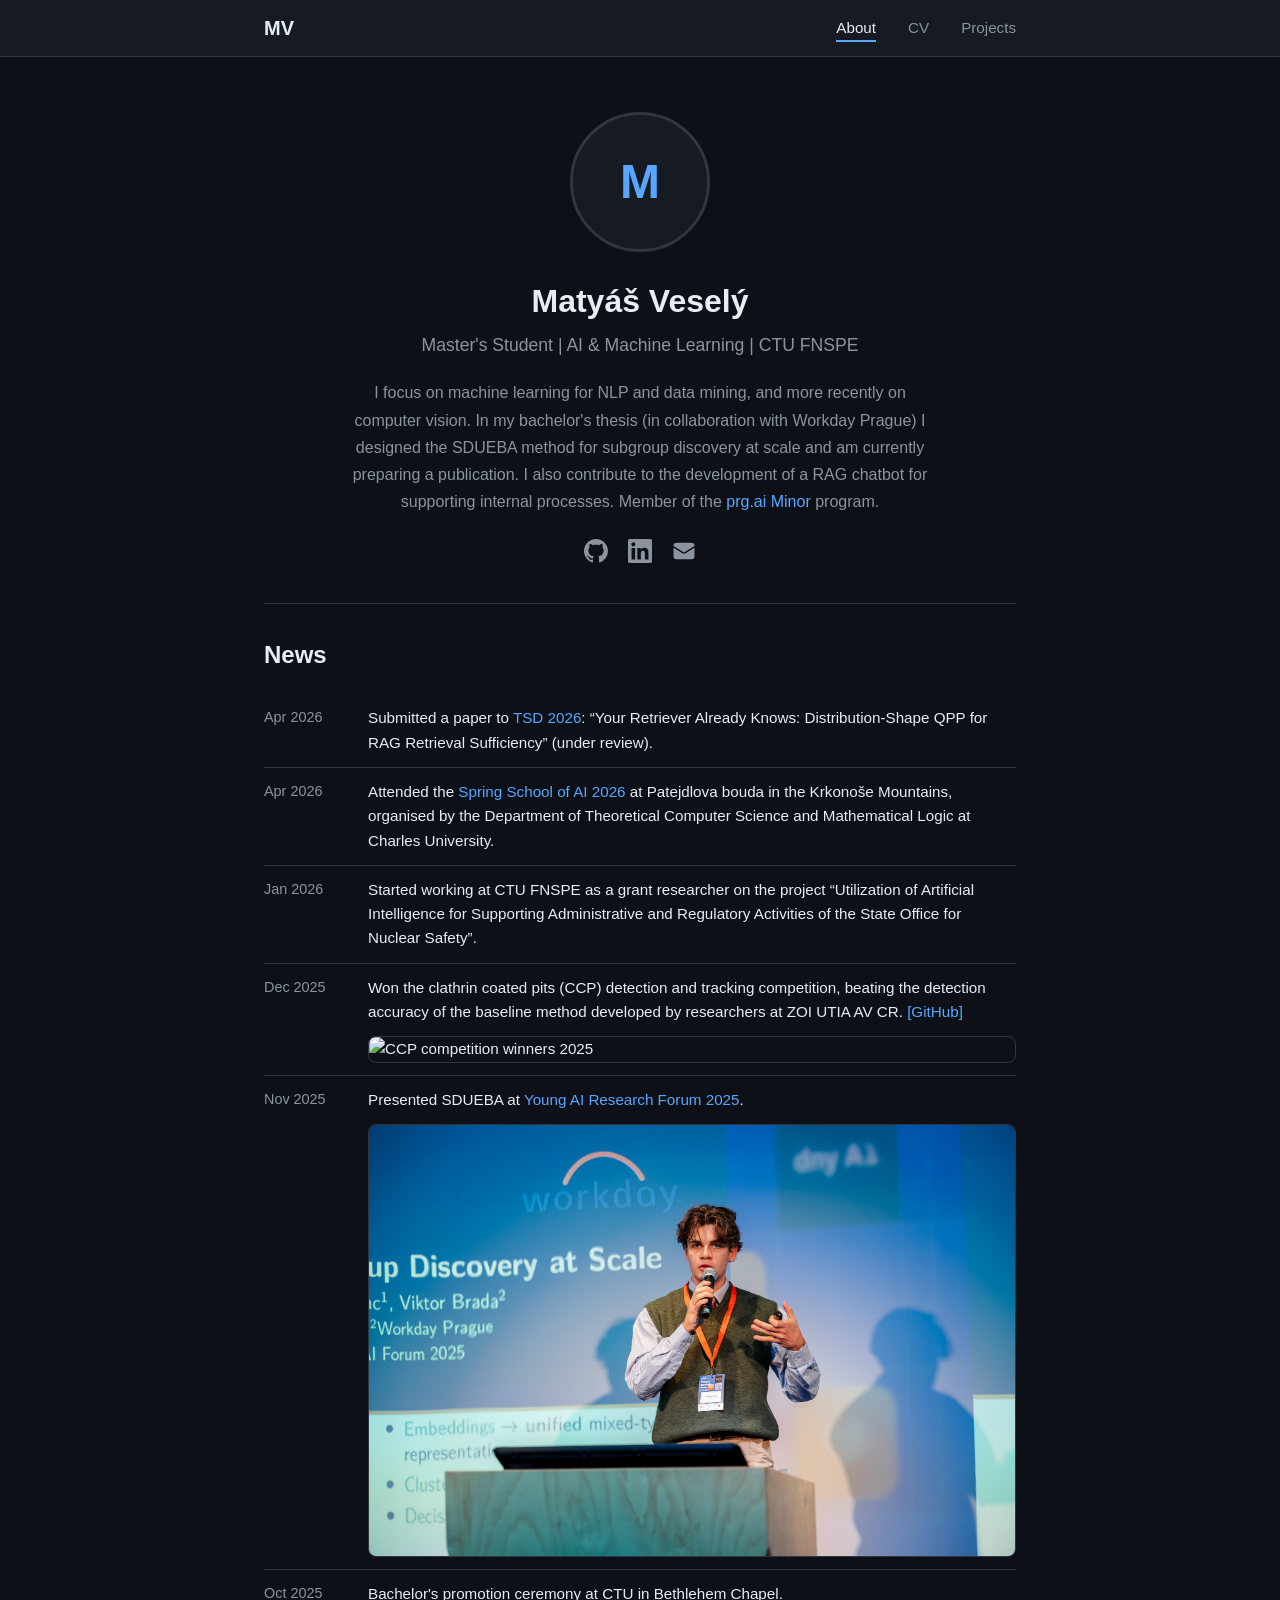
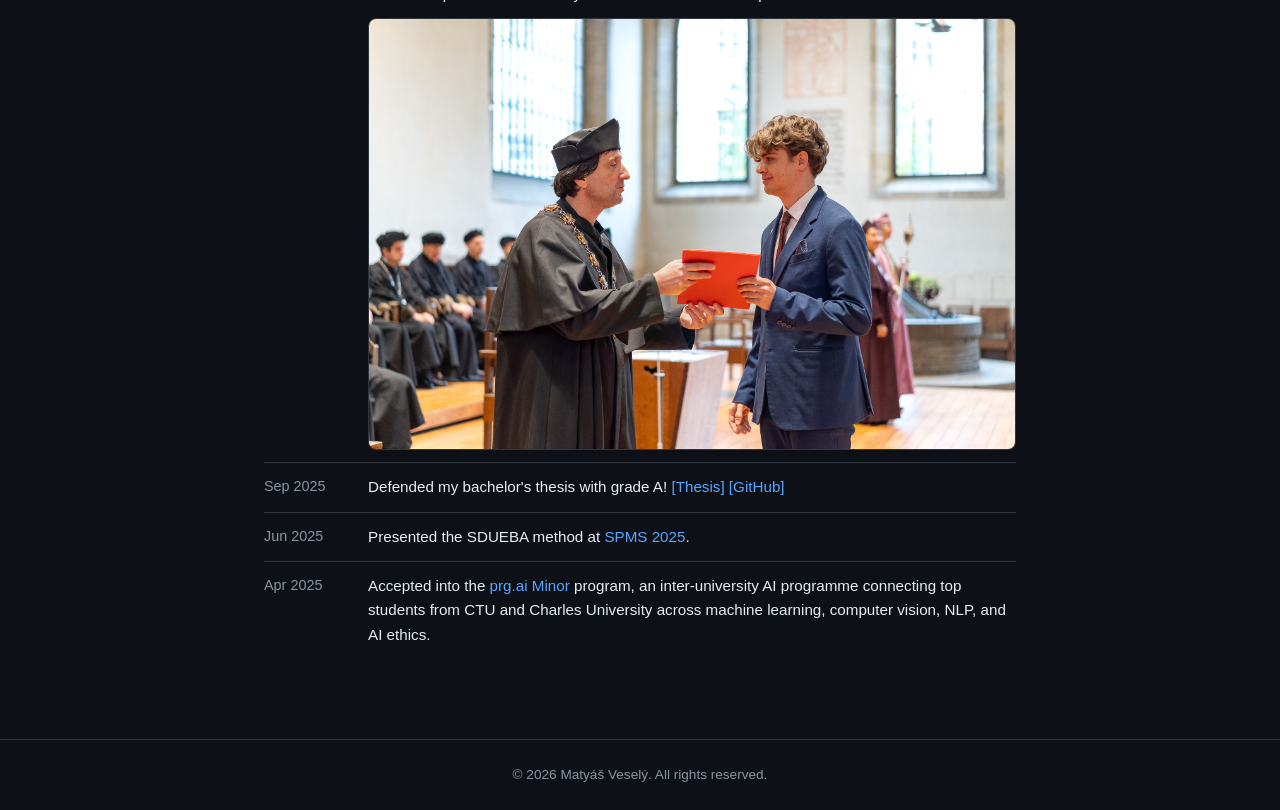
==== index.html @ 3e8c8349 "Initial commit: personal website Static site with About, CV, and Projects pages. Includes news, a Pu" ====
<!DOCTYPE html>
<html lang="en">
<head>
    <meta charset="UTF-8">
    <meta name="viewport" content="width=device-width, initial-scale=1.0">
    <title>Maty&aacute;&scaron; Vesel&yacute; | About</title>
    <link rel="stylesheet" href="css/style.css">
</head>
<body>
    <nav class="navbar">
        <div class="nav-container">
            <a href="index.html" class="nav-logo">MV</a>
            <button class="nav-toggle" aria-label="Toggle navigation">
                <span></span>
                <span></span>
                <span></span>
            </button>
            <ul class="nav-links">
                <li><a href="index.html" class="active">About</a></li>
                <li><a href="cv.html">CV</a></li>
                <li><a href="projects.html">Projects</a></li>
            </ul>
        </div>
    </nav>

    <main class="container">
        <section class="profile">
            <div class="profile-photo">
                <div class="photo-placeholder">M</div>
            </div>
            <h1>Maty&aacute;&scaron; Vesel&yacute;</h1>
            <p class="tagline">Master's Student | AI &amp; Machine Learning | CTU FNSPE</p>
            <p class="bio">
                I focus on machine learning for NLP and data mining, and more recently on computer vision.
                In my bachelor's thesis (in collaboration with Workday Prague) I designed the SDUEBA method
                for subgroup discovery at scale and am currently preparing a publication. I also contribute
                to the development of a RAG chatbot for supporting internal processes. Member of the
                <a href="https://prg.ai/en/minor/">prg.ai Minor</a> program.
            </p>
            <div class="contact-links">
                <a href="https://github.com/veselm73" target="_blank" rel="noopener" aria-label="GitHub">
                    <svg viewBox="0 0 16 16" width="24" height="24" fill="currentColor">
                        <path d="M8 0C3.58 0 0 3.58 0 8c0 3.54 2.29 6.53 5.47 7.59.4.07.55-.17.55-.38 0-.19-.01-.82-.01-1.49-2.01.37-2.53-.49-2.69-.94-.09-.23-.48-.94-.82-1.13-.28-.15-.68-.52-.01-.53.63-.01 1.08.58 1.23.82.72 1.21 1.87.87 2.33.66.07-.52.28-.87.51-1.07-1.78-.2-3.64-.89-3.64-3.95 0-.87.31-1.59.82-2.15-.08-.2-.36-1.02.08-2.12 0 0 .67-.21 2.2.82.64-.18 1.32-.27 2-.27.68 0 1.36.09 2 .27 1.53-1.04 2.2-.82 2.2-.82.44 1.1.16 1.92.08 2.12.51.56.82 1.27.82 2.15 0 3.07-1.87 3.75-3.65 3.95.29.25.54.73.54 1.48 0 1.07-.01 1.93-.01 2.2 0 .21.15.46.55.38A8.013 8.013 0 0016 8c0-4.42-3.58-8-8-8z"/>
                    </svg>
                </a>
                <a href="https://linkedin.com/" target="_blank" rel="noopener" aria-label="LinkedIn">
                    <svg viewBox="0 0 24 24" width="24" height="24" fill="currentColor">
                        <path d="M20.447 20.452h-3.554v-5.569c0-1.328-.027-3.037-1.852-3.037-1.853 0-2.136 1.445-2.136 2.939v5.667H9.351V9h3.414v1.561h.046c.477-.9 1.637-1.85 3.37-1.85 3.601 0 4.267 2.37 4.267 5.455v6.286zM5.337 7.433a2.062 2.062 0 01-2.063-2.065 2.064 2.064 0 112.063 2.065zm1.782 13.019H3.555V9h3.564v11.452zM22.225 0H1.771C.792 0 0 .774 0 1.729v20.542C0 23.227.792 24 1.771 24h20.451C23.2 24 24 23.227 24 22.271V1.729C24 .774 23.2 0 22.222 0h.003z"/>
                    </svg>
                </a>
                <a href="mailto:veselm73@cvut.cz" aria-label="Email">
                    <svg viewBox="0 0 24 24" width="24" height="24" fill="currentColor">
                        <path d="M1.5 8.67v8.58a3 3 0 003 3h15a3 3 0 003-3V8.67l-8.928 5.493a3 3 0 01-3.144 0L1.5 8.67z"/>
                        <path d="M22.5 6.908V6.75a3 3 0 00-3-3h-15a3 3 0 00-3 3v.158l9.714 5.978a1.5 1.5 0 001.572 0L22.5 6.908z"/>
                    </svg>
                </a>
            </div>
        </section>

        <section class="news">
            <h2>News</h2>
            <ul class="news-list">
                <li>
                    <span class="news-date">Apr 2026</span>
                    <span class="news-text">
                        Submitted a paper to <a href="https://www.tsdconference.org/" target="_blank" rel="noopener">TSD 2026</a>: &ldquo;Your Retriever Already Knows: Distribution-Shape QPP for RAG Retrieval Sufficiency&rdquo; (under review).
                    </span>
                </li>
                <li>
                    <span class="news-date">Apr 2026</span>
                    <span class="news-text">
                        Attended the <a href="https://springai.ktiml.mff.cuni.cz/2026.html" target="_blank" rel="noopener">Spring School of AI 2026</a> at Patejdlova bouda in the Krkono&scaron;e Mountains, organised by the Department of Theoretical Computer Science and Mathematical Logic at Charles University.
                    </span>
                </li>
                <li>
                    <span class="news-date">Jan 2026</span>
                    <span class="news-text">
                        Started working at CTU FNSPE as a grant researcher on the project &ldquo;Utilization of Artificial Intelligence for Supporting Administrative and Regulatory Activities of the State Office for Nuclear Safety&rdquo;.
                    </span>
                </li>
                <li>
                    <span class="news-date">Dec 2025</span>
                    <span class="news-text">
                        Won the clathrin coated pits (CCP) detection and tracking competition, beating the detection accuracy of the baseline method developed by researchers at ZOI UTIA AV CR.
                        <a href="https://github.com/Strojove-uceni/su2-final-projects-2025-veselyguliev" target="_blank" rel="noopener">[GitHub]</a>
                        <img src="assets/cpp-competition-2025.gif" alt="CCP competition winners 2025" class="news-img">
                    </span>
                </li>
                <li>
                    <span class="news-date">Nov 2025</span>
                    <span class="news-text">
                        Presented SDUEBA at <a href="https://www.clara-center.eu/young-ai-research-forum-2025" target="_blank" rel="noopener">Young AI Research Forum 2025</a>.
                        <img src="assets/yairf2025.jpg" alt="Presenting SDUEBA at Young AI Research Forum 2025" class="news-img">
                    </span>
                </li>
                <li>
                    <span class="news-date">Oct 2025</span>
                    <span class="news-text">
                        Bachelor's promotion ceremony at CTU in Bethlehem Chapel.
                        <img src="assets/bachelor-promotion-2025.jpg" alt="Bachelor's promotion ceremony October 2025" class="news-img">
                    </span>
                </li>
                <li>
                    <span class="news-date">Sep 2025</span>
                    <span class="news-text">
                        Defended my bachelor's thesis with grade A!
                        <a href="https://dspace.cvut.cz/bitstreams/0b04f6a4-cfe7-4be6-a1bf-1878dd85a855/download" target="_blank" rel="noopener">[Thesis]</a>
                        <a href="https://github.com/veselm73/sdueba-subgroup-discovery" target="_blank" rel="noopener">[GitHub]</a>
                    </span>
                </li>
                <li>
                    <span class="news-date">Jun 2025</span>
                    <span class="news-text">
                        Presented the SDUEBA method at <a href="https://indico.fjfi.cvut.cz/event/366/" target="_blank" rel="noopener">SPMS 2025</a>.
                    </span>
                </li>
                <li>
                    <span class="news-date">Apr 2025</span>
                    <span class="news-text">
                        Accepted into the <a href="https://prg.ai/en/minor/" target="_blank" rel="noopener">prg.ai Minor</a> program, an inter-university AI programme connecting top students from CTU and Charles University across machine learning, computer vision, NLP, and AI ethics.
                    </span>
                </li>
            </ul>
        </section>
    </main>

    <footer>
        <div class="container">
            <p>&copy; 2026 Maty&aacute;&scaron; Vesel&yacute;. All rights reserved.</p>
        </div>
    </footer>

    <script src="js/main.js"></script>
</body>
</html>
---- css/style.css ----
/* ===== Reset & Base ===== */
*,
*::before,
*::after {
    margin: 0;
    padding: 0;
    box-sizing: border-box;
}

:root {
    --bg: #0d1117;
    --surface: #161b22;
    --text: #e6edf3;
    --text-muted: #8b949e;
    --accent: #58a6ff;
    --border: #30363d;
}

html {
    scroll-behavior: smooth;
}

body {
    font-family: -apple-system, BlinkMacSystemFont, "Segoe UI", Helvetica, Arial, sans-serif;
    background-color: var(--bg);
    color: var(--text);
    line-height: 1.6;
    min-height: 100vh;
    display: flex;
    flex-direction: column;
}

a {
    color: var(--accent);
    text-decoration: none;
    transition: opacity 0.2s;
}

a:hover {
    opacity: 0.8;
}

/* ===== Layout ===== */
.container {
    max-width: 800px;
    margin: 0 auto;
    padding: 0 1.5rem;
    width: 100%;
}

main.container {
    flex: 1;
    padding-top: 5rem;
    padding-bottom: 3rem;
}

/* ===== Navbar ===== */
.navbar {
    position: fixed;
    top: 0;
    left: 0;
    right: 0;
    background-color: var(--surface);
    border-bottom: 1px solid var(--border);
    z-index: 1000;
}

.nav-container {
    max-width: 800px;
    margin: 0 auto;
    padding: 0 1.5rem;
    display: flex;
    align-items: center;
    justify-content: space-between;
    height: 3.5rem;
}

.nav-logo {
    font-size: 1.25rem;
    font-weight: 700;
    color: var(--text);
}

.nav-logo:hover {
    opacity: 1;
    color: var(--accent);
}

.nav-links {
    display: flex;
    list-style: none;
    gap: 2rem;
}

.nav-links a {
    color: var(--text-muted);
    font-size: 0.95rem;
    padding: 0.25rem 0;
    border-bottom: 2px solid transparent;
    transition: color 0.2s, border-color 0.2s;
}

.nav-links a:hover,
.nav-links a.active {
    color: var(--text);
    opacity: 1;
}

.nav-links a.active {
    border-bottom-color: var(--accent);
}

/* Hamburger */
.nav-toggle {
    display: none;
    background: none;
    border: none;
    cursor: pointer;
    padding: 0.25rem;
    flex-direction: column;
    gap: 5px;
}

.nav-toggle span {
    display: block;
    width: 24px;
    height: 2px;
    background-color: var(--text);
    border-radius: 2px;
    transition: transform 0.3s, opacity 0.3s;
}

.nav-toggle.open span:nth-child(1) {
    transform: translateY(7px) rotate(45deg);
}

.nav-toggle.open span:nth-child(2) {
    opacity: 0;
}

.nav-toggle.open span:nth-child(3) {
    transform: translateY(-7px) rotate(-45deg);
}

/* ===== Profile (index) ===== */
.profile {
    text-align: center;
    padding: 2rem 0;
}

.profile-photo {
    margin-bottom: 1.5rem;
}

.photo-placeholder {
    width: 140px;
    height: 140px;
    border-radius: 50%;
    background-color: var(--surface);
    border: 3px solid var(--border);
    display: inline-flex;
    align-items: center;
    justify-content: center;
    font-size: 3rem;
    font-weight: 700;
    color: var(--accent);
}

.profile h1 {
    font-size: 2rem;
    margin-bottom: 0.25rem;
}

.tagline {
    color: var(--text-muted);
    font-size: 1.1rem;
    margin-bottom: 1.25rem;
}

.bio {
    max-width: 600px;
    margin: 0 auto 1.5rem;
    color: var(--text-muted);
    line-height: 1.7;
}

.contact-links {
    display: flex;
    justify-content: center;
    gap: 1.25rem;
}

.contact-links a {
    color: var(--text-muted);
    transition: color 0.2s;
}

.contact-links a:hover {
    color: var(--accent);
    opacity: 1;
}

/* ===== News (index) ===== */
.news {
    padding: 2rem 0;
    border-top: 1px solid var(--border);
}

.news h2 {
    font-size: 1.5rem;
    margin-bottom: 1.25rem;
}

.news-list {
    list-style: none;
}

.news-list li {
    display: flex;
    gap: 1rem;
    padding: 0.75rem 0;
    border-bottom: 1px solid var(--border);
}

.news-list li:last-child {
    border-bottom: none;
}

.news-date {
    color: var(--text-muted);
    font-size: 0.9rem;
    white-space: nowrap;
    min-width: 5.5rem;
}

.news-text {
    font-size: 0.95rem;
}

.news-img {
    display: block;
    max-width: 100%;
    margin-top: 0.75rem;
    border-radius: 8px;
    border: 1px solid var(--border);
}

/* ===== CV Page ===== */
.cv-header {
    display: flex;
    align-items: center;
    justify-content: space-between;
    margin-bottom: 2rem;
}

.cv-header h1 {
    font-size: 2rem;
}

.btn {
    display: inline-block;
    padding: 0.5rem 1.25rem;
    background-color: var(--accent);
    color: var(--bg);
    border-radius: 6px;
    font-weight: 600;
    font-size: 0.9rem;
    transition: opacity 0.2s;
}

.btn:hover {
    opacity: 0.85;
    color: var(--bg);
}

.cv-section {
    margin-bottom: 2.5rem;
}

.cv-section h2 {
    font-size: 1.4rem;
    margin-bottom: 1.25rem;
    padding-bottom: 0.5rem;
    border-bottom: 1px solid var(--border);
}

/* Timeline */
.timeline {
    position: relative;
    padding-left: 1.5rem;
}

.timeline::before {
    content: "";
    position: absolute;
    left: 0;
    top: 0.5rem;
    bottom: 0.5rem;
    width: 2px;
    background-color: var(--border);
}

.timeline-item {
    position: relative;
    padding-bottom: 1.75rem;
}

.timeline-item:last-child {
    padding-bottom: 0;
}

.timeline-dot {
    position: absolute;
    left: -1.5rem;
    top: 0.4rem;
    width: 12px;
    height: 12px;
    border-radius: 50%;
    background-color: var(--accent);
    transform: translateX(-5px);
}

.timeline-content h3 {
    font-size: 1.1rem;
    margin-bottom: 0.15rem;
}

.timeline-place {
    color: var(--accent);
    font-size: 0.95rem;
}

.timeline-date {
    color: var(--text-muted);
    font-size: 0.85rem;
    margin-bottom: 0.35rem;
}

.timeline-content p:last-child {
    color: var(--text-muted);
    font-size: 0.9rem;
    line-height: 1.6;
}

/* Skills */
.skills-group {
    margin-bottom: 1.25rem;
}

.skills-group h3 {
    font-size: 1rem;
    margin-bottom: 0.5rem;
    color: var(--text-muted);
}

.tags {
    display: flex;
    flex-wrap: wrap;
    gap: 0.5rem;
}

.tag {
    display: inline-block;
    padding: 0.3rem 0.75rem;
    background-color: rgba(88, 166, 255, 0.1);
    color: var(--accent);
    border: 1px solid rgba(88, 166, 255, 0.25);
    border-radius: 20px;
    font-size: 0.85rem;
}

/* ===== Projects Page ===== */
.projects-grid {
    display: grid;
    grid-template-columns: repeat(2, 1fr);
    gap: 1.25rem;
    margin-top: 1.5rem;
}

.project-card {
    background-color: var(--surface);
    border: 1px solid var(--border);
    border-radius: 8px;
    padding: 1.5rem;
    display: flex;
    flex-direction: column;
    transition: border-color 0.2s;
}

.project-card:hover {
    border-color: var(--accent);
}

.project-card h3 {
    font-size: 1.1rem;
    margin-bottom: 0.5rem;
}

.project-card p {
    color: var(--text-muted);
    font-size: 0.9rem;
    line-height: 1.6;
    margin-bottom: 1rem;
    flex: 1;
}

.project-card .tags {
    margin-bottom: 1rem;
}

.project-link {
    display: inline-flex;
    align-items: center;
    gap: 0.4rem;
    font-size: 0.9rem;
    margin-top: auto;
}

/* ===== Footer ===== */
footer {
    border-top: 1px solid var(--border);
    padding: 1.5rem 0;
    text-align: center;
    color: var(--text-muted);
    font-size: 0.85rem;
}

/* ===== Responsive ===== */
@media (max-width: 640px) {
    .nav-toggle {
        display: flex;
    }

    .nav-links {
        display: none;
        position: absolute;
        top: 3.5rem;
        left: 0;
        right: 0;
        background-color: var(--surface);
        border-bottom: 1px solid var(--border);
        flex-direction: column;
        padding: 1rem 1.5rem;
        gap: 0;
    }

    .nav-links.open {
        display: flex;
    }

    .nav-links li {
        padding: 0.6rem 0;
    }

    .nav-links a {
        border-bottom: none;
    }

    .projects-grid {
        grid-template-columns: 1fr;
    }

    .cv-header {
        flex-direction: column;
        align-items: flex-start;
        gap: 1rem;
    }

    .news-list li {
        flex-direction: column;
        gap: 0.25rem;
    }

    .profile h1 {
        font-size: 1.6rem;
    }
}
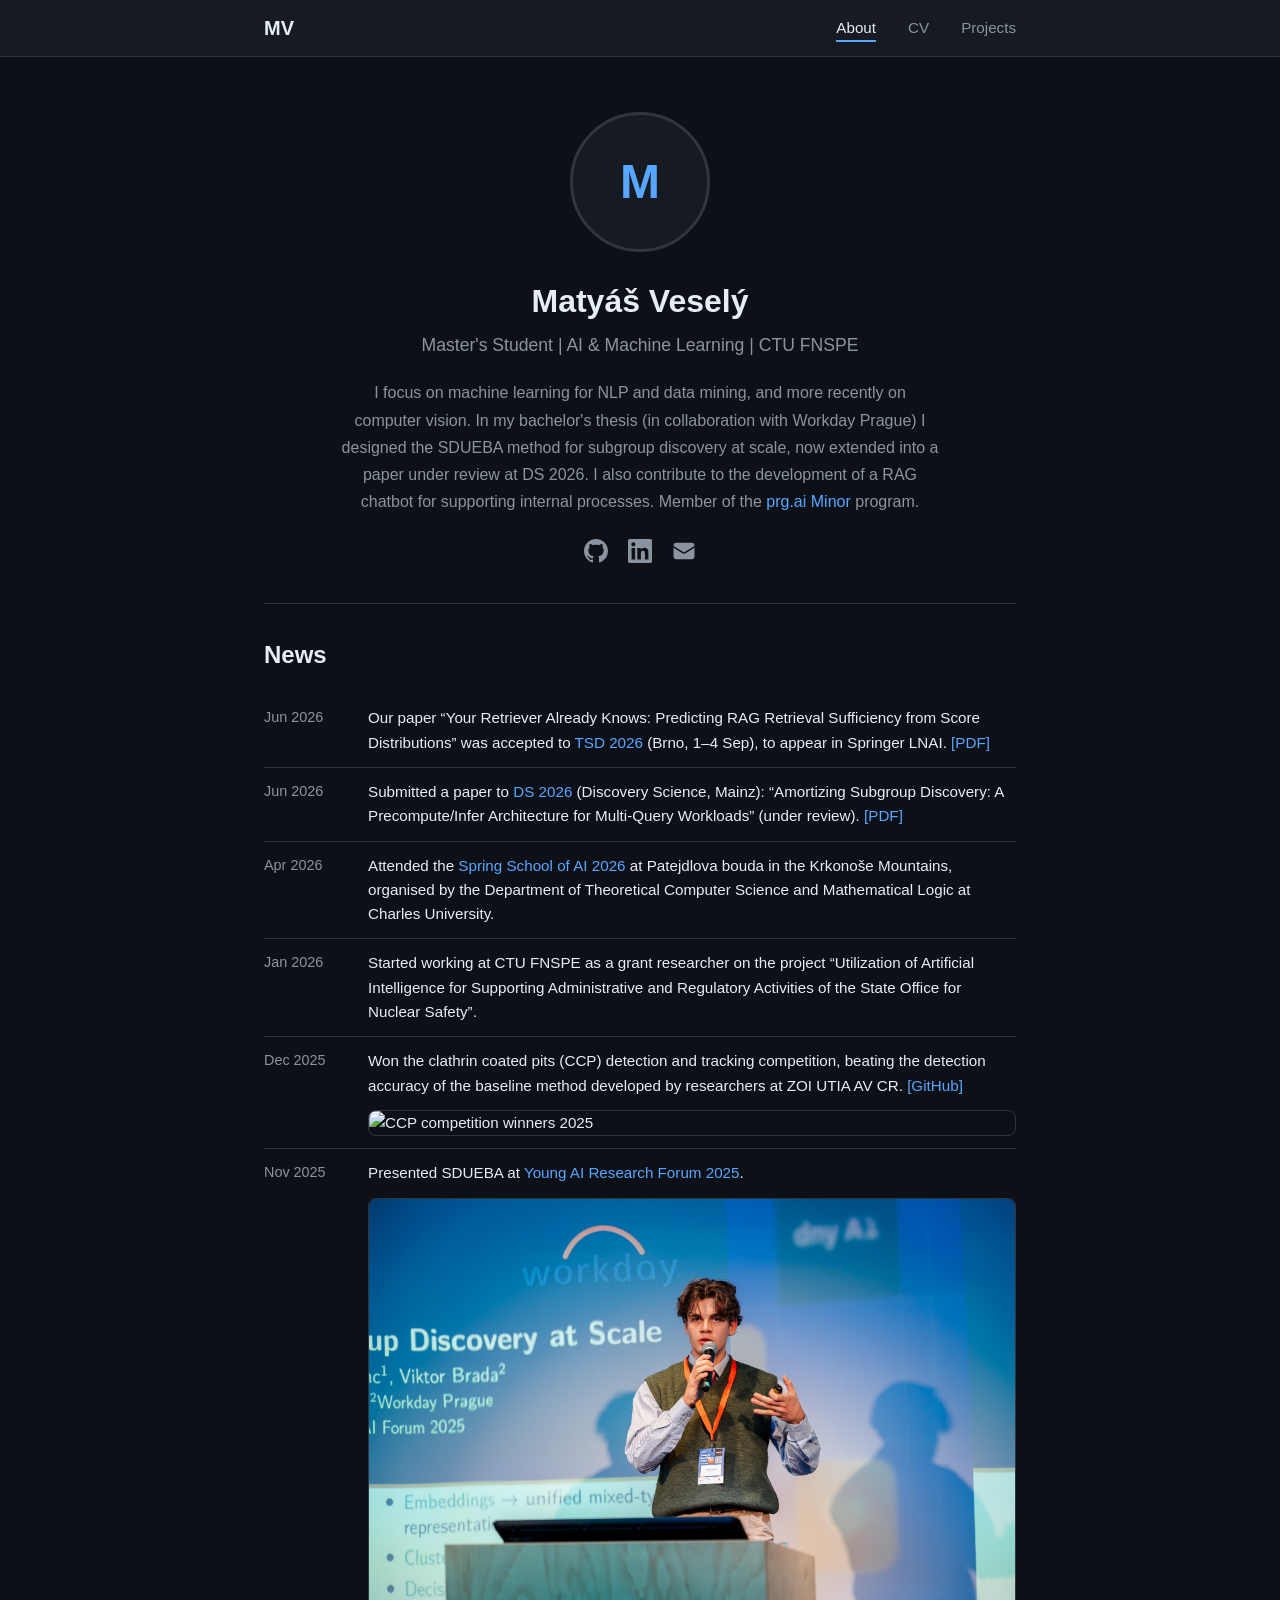
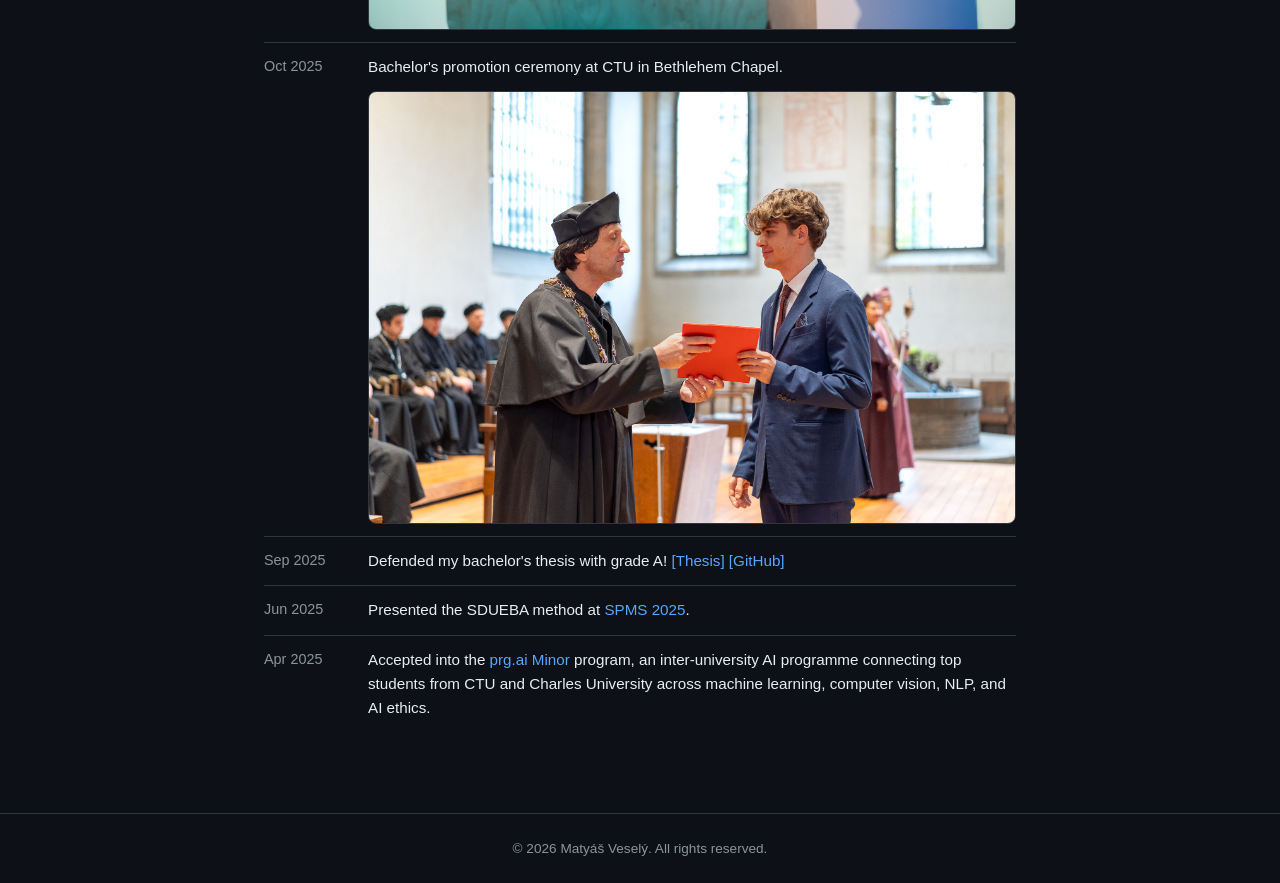
==== commit bcf315ae: "Add TSD 2026 and DS 2026 publications - CV: update TSD entry to accepted title/venue (Springer LNAI)" ====
--- a/index.html
+++ b/index.html
@@ -33,7 +33,7 @@
             <p class="bio">
                 I focus on machine learning for NLP and data mining, and more recently on computer vision.
                 In my bachelor's thesis (in collaboration with Workday Prague) I designed the SDUEBA method
-                for subgroup discovery at scale and am currently preparing a publication. I also contribute
+                for subgroup discovery at scale, now extended into a paper under review at DS 2026. I also contribute
                 to the development of a RAG chatbot for supporting internal processes. Member of the
                 <a href="https://prg.ai/en/minor/">prg.ai Minor</a> program.
             </p>
@@ -61,9 +61,15 @@
             <h2>News</h2>
             <ul class="news-list">
                 <li>
-                    <span class="news-date">Apr 2026</span>
+                    <span class="news-date">Jun 2026</span>
                     <span class="news-text">
-                        Submitted a paper to <a href="https://www.tsdconference.org/" target="_blank" rel="noopener">TSD 2026</a>: &ldquo;Your Retriever Already Knows: Distribution-Shape QPP for RAG Retrieval Sufficiency&rdquo; (under review).
+                        Our paper &ldquo;Your Retriever Already Knows: Predicting RAG Retrieval Sufficiency from Score Distributions&rdquo; was accepted to <a href="https://www.tsdconference.org/tsd2026/" target="_blank" rel="noopener">TSD 2026</a> (Brno, 1&ndash;4 Sep), to appear in Springer LNAI. <a href="assets/tsd2026-retriever-qpp-manuscript.pdf" target="_blank" rel="noopener">[PDF]</a>
+                    </span>
+                </li>
+                <li>
+                    <span class="news-date">Jun 2026</span>
+                    <span class="news-text">
+                        Submitted a paper to <a href="https://discovery-science.org/" target="_blank" rel="noopener">DS 2026</a> (Discovery Science, Mainz): &ldquo;Amortizing Subgroup Discovery: A Precompute/Infer Architecture for Multi-Query Workloads&rdquo; (under review). <a href="assets/ds2026-amortizing-subgroup-discovery.pdf" target="_blank" rel="noopener">[PDF]</a>
                     </span>
                 </li>
                 <li>
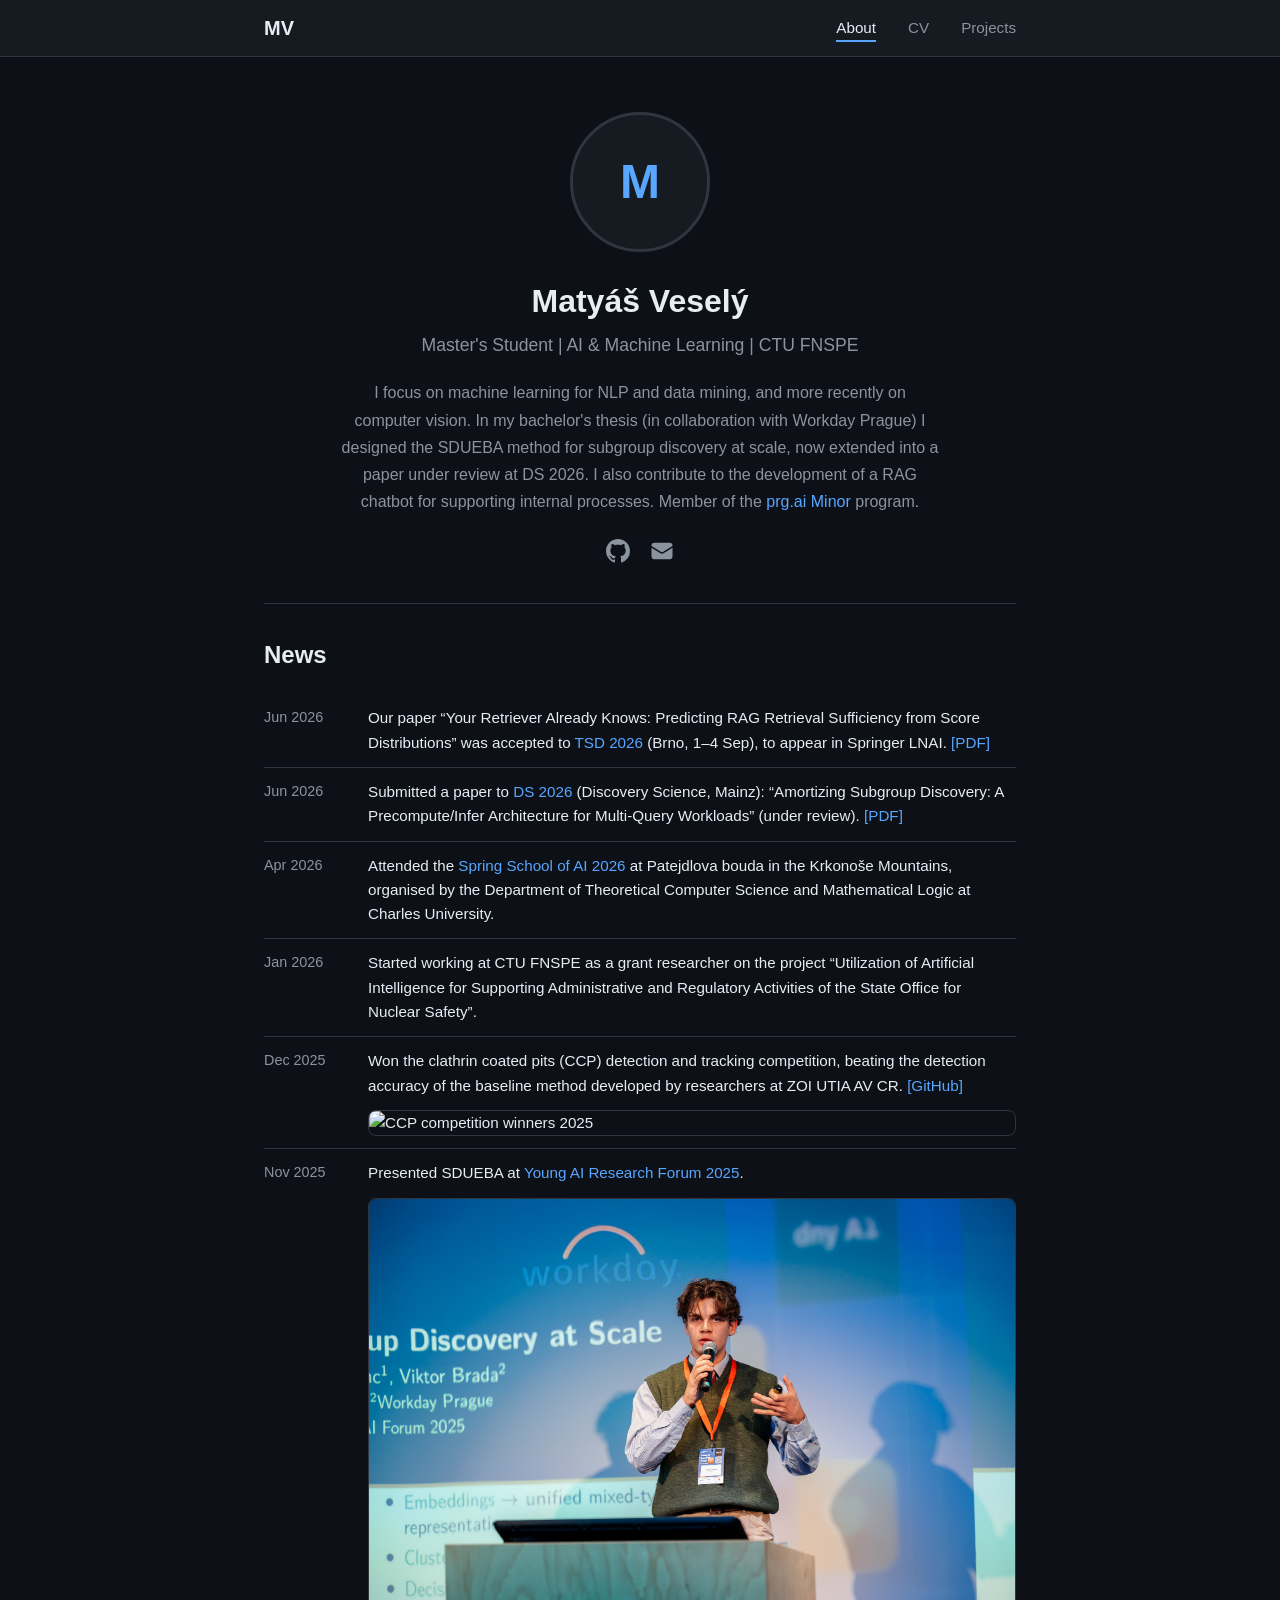
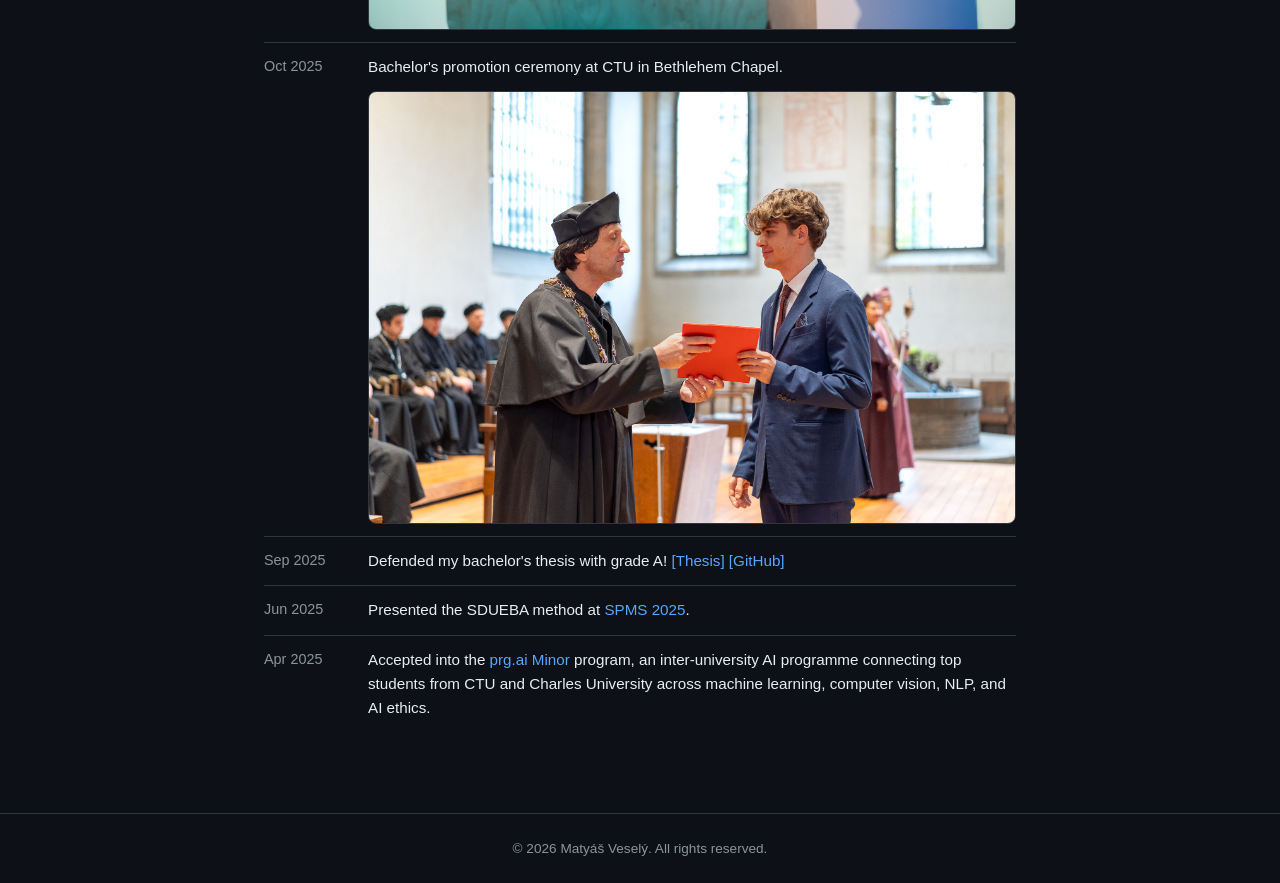
==== commit a2eef2e9: "Expand project cards, add SPMS 2026 talk, remove LinkedIn placeholder - projects.html: enrich SDUEBA" ====
--- a/index.html
+++ b/index.html
@@ -41,11 +41,6 @@
                 <a href="https://github.com/veselm73" target="_blank" rel="noopener" aria-label="GitHub">
                     <svg viewBox="0 0 16 16" width="24" height="24" fill="currentColor">
                         <path d="M8 0C3.58 0 0 3.58 0 8c0 3.54 2.29 6.53 5.47 7.59.4.07.55-.17.55-.38 0-.19-.01-.82-.01-1.49-2.01.37-2.53-.49-2.69-.94-.09-.23-.48-.94-.82-1.13-.28-.15-.68-.52-.01-.53.63-.01 1.08.58 1.23.82.72 1.21 1.87.87 2.33.66.07-.52.28-.87.51-1.07-1.78-.2-3.64-.89-3.64-3.95 0-.87.31-1.59.82-2.15-.08-.2-.36-1.02.08-2.12 0 0 .67-.21 2.2.82.64-.18 1.32-.27 2-.27.68 0 1.36.09 2 .27 1.53-1.04 2.2-.82 2.2-.82.44 1.1.16 1.92.08 2.12.51.56.82 1.27.82 2.15 0 3.07-1.87 3.75-3.65 3.95.29.25.54.73.54 1.48 0 1.07-.01 1.93-.01 2.2 0 .21.15.46.55.38A8.013 8.013 0 0016 8c0-4.42-3.58-8-8-8z"/>
-                    </svg>
-                </a>
-                <a href="https://linkedin.com/" target="_blank" rel="noopener" aria-label="LinkedIn">
-                    <svg viewBox="0 0 24 24" width="24" height="24" fill="currentColor">
-                        <path d="M20.447 20.452h-3.554v-5.569c0-1.328-.027-3.037-1.852-3.037-1.853 0-2.136 1.445-2.136 2.939v5.667H9.351V9h3.414v1.561h.046c.477-.9 1.637-1.85 3.37-1.85 3.601 0 4.267 2.37 4.267 5.455v6.286zM5.337 7.433a2.062 2.062 0 01-2.063-2.065 2.064 2.064 0 112.063 2.065zm1.782 13.019H3.555V9h3.564v11.452zM22.225 0H1.771C.792 0 0 .774 0 1.729v20.542C0 23.227.792 24 1.771 24h20.451C23.2 24 24 23.227 24 22.271V1.729C24 .774 23.2 0 22.222 0h.003z"/>
                     </svg>
                 </a>
                 <a href="mailto:veselm73@cvut.cz" aria-label="Email">
--- a/css/style.css
+++ b/css/style.css
@@ -416,6 +416,17 @@
     margin-top: auto;
 }
 
+.project-links {
+    display: flex;
+    flex-wrap: wrap;
+    gap: 0.35rem 1.1rem;
+    margin-top: auto;
+}
+
+.project-links .project-link {
+    margin-top: 0;
+}
+
 /* ===== Footer ===== */
 footer {
     border-top: 1px solid var(--border);
